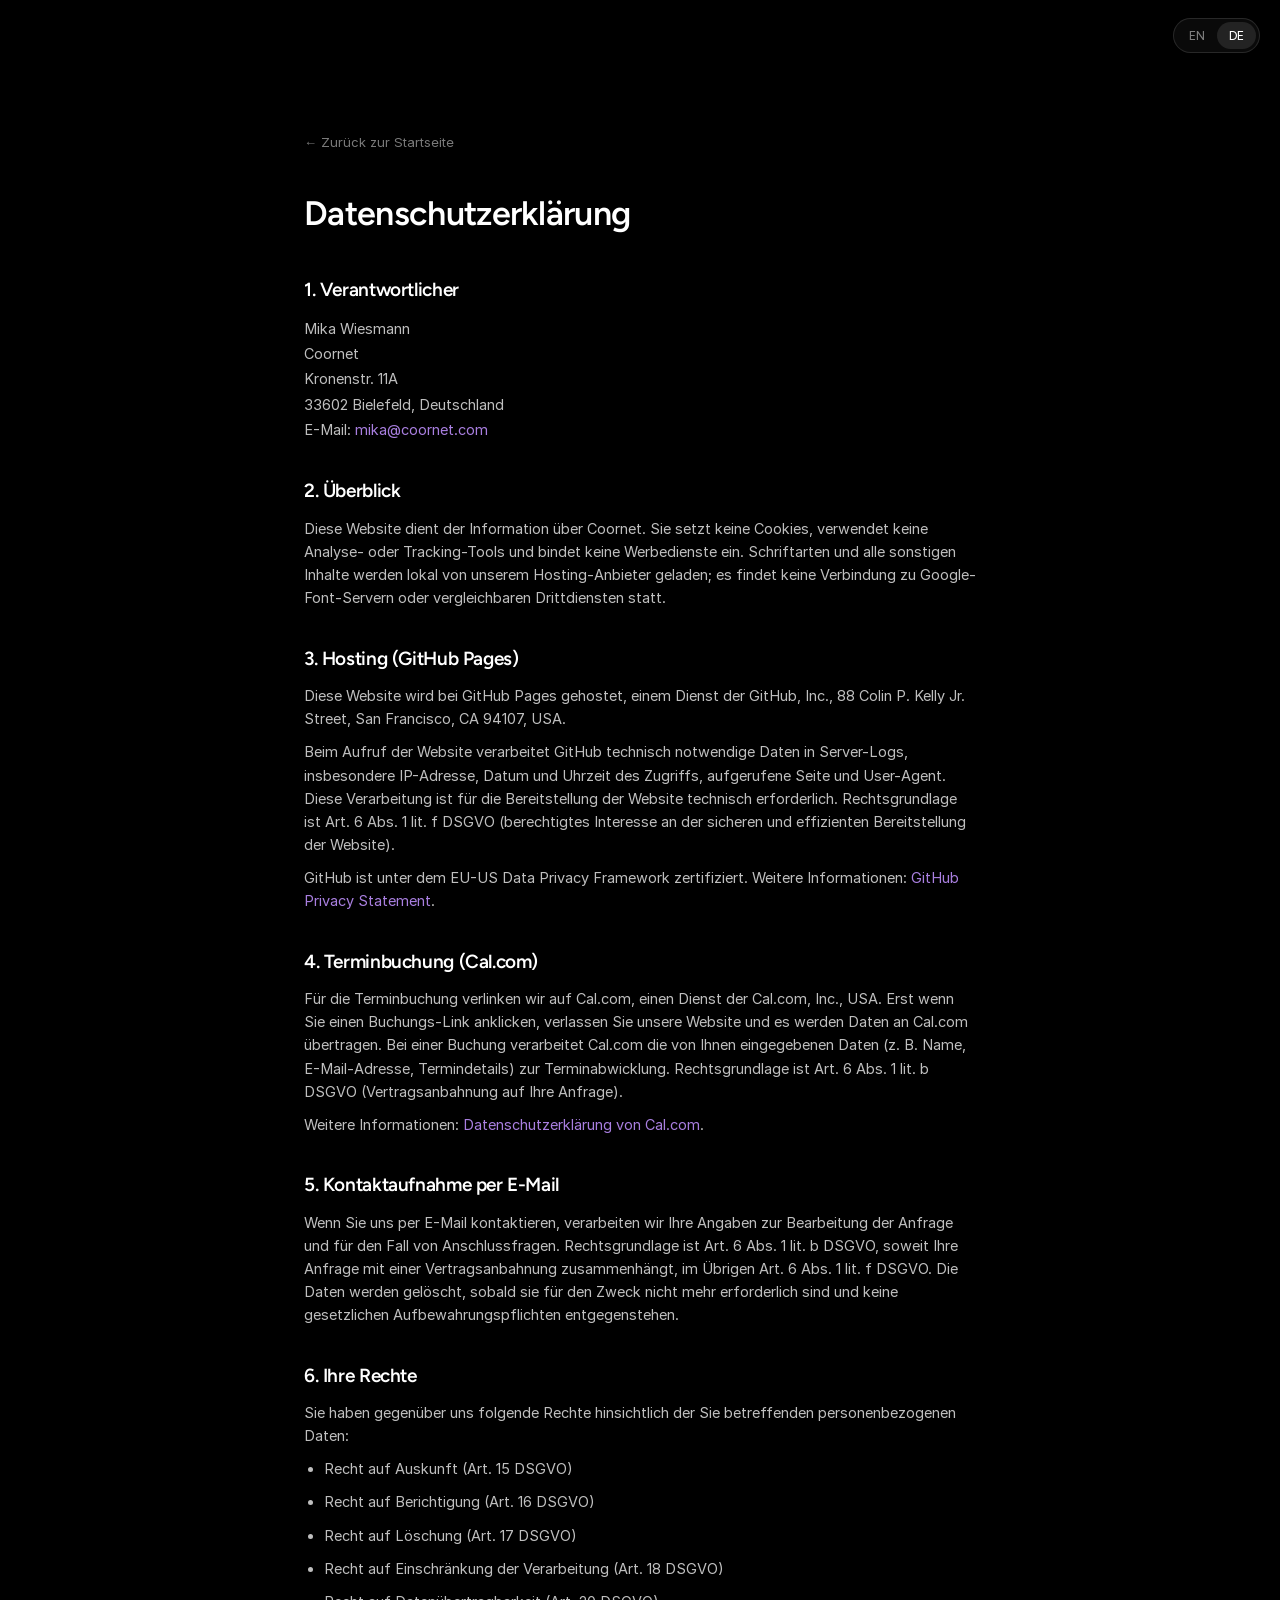
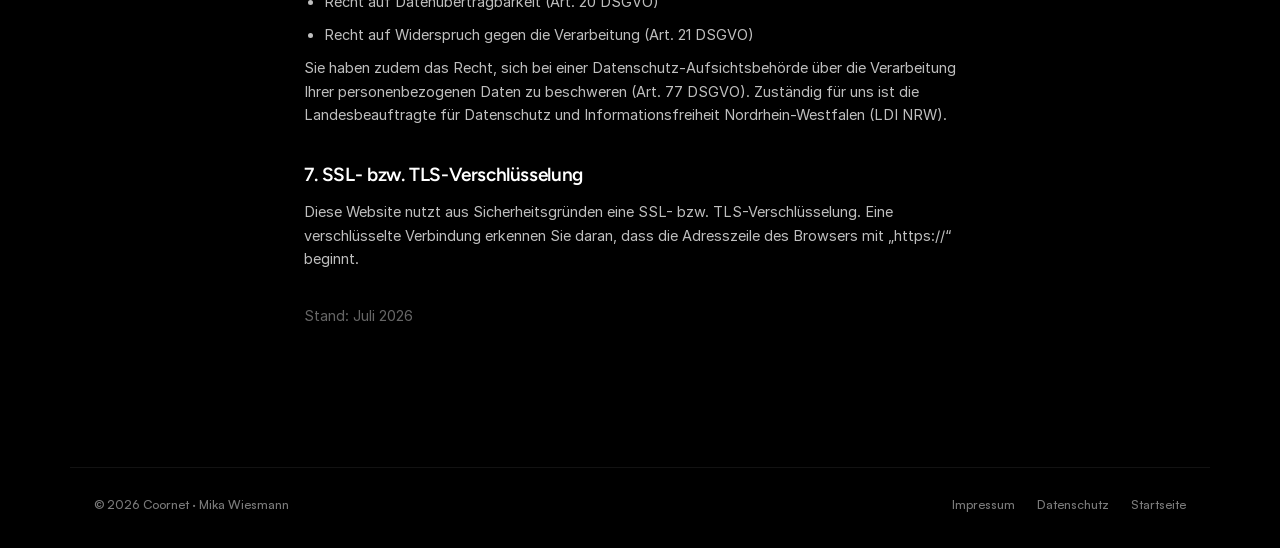
==== datenschutz/index.html @ ecef2a07 "Coornet site: static rebuild from Framer (EN + DE + legal pages) One-pager rebuilt as dependency-fre" ====
<!DOCTYPE html>
<html lang="de">
<head>
  <meta charset="utf-8">
  <meta name="viewport" content="width=device-width, initial-scale=1">
  <title>Datenschutzerklärung – Coornet</title>
  <meta name="description" content="Datenschutzerklärung von Coornet, Mika Wiesmann.">
  <link rel="canonical" href="https://www.coornet.com/datenschutz/">
  <meta name="robots" content="noindex, follow">
  <link rel="icon" type="image/png" href="/assets/img/coornet-icon.png">
  <link rel="stylesheet" href="/assets/css/fonts.css">
  <link rel="stylesheet" href="/assets/css/style.css">
</head>
<body>

<nav class="lang-switch" aria-label="Sprache">
  <a href="/">EN</a><a href="/de/" class="active">DE</a>
</nav>

<main class="legal-main">
  <a class="back" href="/de/">&#8592; Zurück zur Startseite</a>
  <h1>Datenschutzerklärung</h1>

  <h2>1. Verantwortlicher</h2>
  <p class="addr">
    Mika Wiesmann<br>
    Coornet<br>
    Kronenstr. 11A<br>
    33602 Bielefeld, Deutschland<br>
    E-Mail: <a href="mailto:mika@coornet.com">mika@coornet.com</a>
  </p>

  <h2>2. Überblick</h2>
  <p>Diese Website dient der Information über Coornet. Sie setzt keine Cookies, verwendet keine Analyse- oder Tracking-Tools und bindet keine Werbedienste ein. Schriftarten und alle sonstigen Inhalte werden lokal von unserem Hosting-Anbieter geladen; es findet keine Verbindung zu Google-Font-Servern oder vergleichbaren Drittdiensten statt.</p>

  <h2>3. Hosting (GitHub Pages)</h2>
  <p>Diese Website wird bei GitHub Pages gehostet, einem Dienst der GitHub, Inc., 88 Colin P. Kelly Jr. Street, San Francisco, CA 94107, USA.</p>
  <p>Beim Aufruf der Website verarbeitet GitHub technisch notwendige Daten in Server-Logs, insbesondere IP-Adresse, Datum und Uhrzeit des Zugriffs, aufgerufene Seite und User-Agent. Diese Verarbeitung ist für die Bereitstellung der Website technisch erforderlich. Rechtsgrundlage ist Art. 6 Abs. 1 lit. f DSGVO (berechtigtes Interesse an der sicheren und effizienten Bereitstellung der Website).</p>
  <p>GitHub ist unter dem EU-US Data Privacy Framework zertifiziert. Weitere Informationen: <a href="https://docs.github.com/site-policy/privacy-policies/github-general-privacy-statement" target="_blank" rel="noopener">GitHub Privacy Statement</a>.</p>

  <h2>4. Terminbuchung (Cal.com)</h2>
  <p>Für die Terminbuchung verlinken wir auf Cal.com, einen Dienst der Cal.com, Inc., USA. Erst wenn Sie einen Buchungs-Link anklicken, verlassen Sie unsere Website und es werden Daten an Cal.com übertragen. Bei einer Buchung verarbeitet Cal.com die von Ihnen eingegebenen Daten (z. B. Name, E-Mail-Adresse, Termindetails) zur Terminabwicklung. Rechtsgrundlage ist Art. 6 Abs. 1 lit. b DSGVO (Vertragsanbahnung auf Ihre Anfrage).</p>
  <p>Weitere Informationen: <a href="https://cal.com/privacy" target="_blank" rel="noopener">Datenschutzerklärung von Cal.com</a>.</p>

  <h2>5. Kontaktaufnahme per E-Mail</h2>
  <p>Wenn Sie uns per E-Mail kontaktieren, verarbeiten wir Ihre Angaben zur Bearbeitung der Anfrage und für den Fall von Anschlussfragen. Rechtsgrundlage ist Art. 6 Abs. 1 lit. b DSGVO, soweit Ihre Anfrage mit einer Vertragsanbahnung zusammenhängt, im Übrigen Art. 6 Abs. 1 lit. f DSGVO. Die Daten werden gelöscht, sobald sie für den Zweck nicht mehr erforderlich sind und keine gesetzlichen Aufbewahrungspflichten entgegenstehen.</p>

  <h2>6. Ihre Rechte</h2>
  <p>Sie haben gegenüber uns folgende Rechte hinsichtlich der Sie betreffenden personenbezogenen Daten:</p>
  <ul>
    <li>Recht auf Auskunft (Art. 15 DSGVO)</li>
    <li>Recht auf Berichtigung (Art. 16 DSGVO)</li>
    <li>Recht auf Löschung (Art. 17 DSGVO)</li>
    <li>Recht auf Einschränkung der Verarbeitung (Art. 18 DSGVO)</li>
    <li>Recht auf Datenübertragbarkeit (Art. 20 DSGVO)</li>
    <li>Recht auf Widerspruch gegen die Verarbeitung (Art. 21 DSGVO)</li>
  </ul>
  <p>Sie haben zudem das Recht, sich bei einer Datenschutz-Aufsichtsbehörde über die Verarbeitung Ihrer personenbezogenen Daten zu beschweren (Art. 77 DSGVO). Zuständig für uns ist die Landesbeauftragte für Datenschutz und Informationsfreiheit Nordrhein-Westfalen (LDI NRW).</p>

  <h2>7. SSL- bzw. TLS-Verschlüsselung</h2>
  <p>Diese Website nutzt aus Sicherheitsgründen eine SSL- bzw. TLS-Verschlüsselung. Eine verschlüsselte Verbindung erkennen Sie daran, dass die Adresszeile des Browsers mit &bdquo;https://&ldquo; beginnt.</p>

  <p style="margin-top: 34px; color: rgba(255,255,255,0.4);">Stand: Juli 2026</p>
</main>

<footer class="site-footer">
  <span class="sf-copy">&copy; 2026 Coornet &middot; Mika Wiesmann</span>
  <nav class="sf-nav">
    <a href="/impressum/">Impressum</a>
    <a href="/datenschutz/">Datenschutz</a>
    <a href="/de/">Startseite</a>
  </nav>
</footer>

</body>
</html>
---- assets/css/fonts.css ----
@font-face {
  font-family: "Figtree";
  font-style: italic;
  font-weight: 400;
  font-display: swap;
  src: url("../fonts/figtree-b69eaba1f9.woff2") format("woff2");
  unicode-range: U+0100-02BA, U+02BD-02C5, U+02C7-02CC, U+02CE-02D7, U+02DD-02FF, U+0304, U+0308, U+0329, U+1D00-1DBF, U+1E00-1E9F, U+1EF2-1EFF, U+2020, U+20A0-20AB, U+20AD-20C0, U+2113, U+2C60-2C7F, U+A720-A7FF;
}
@font-face {
  font-family: "Figtree";
  font-style: italic;
  font-weight: 400;
  font-display: swap;
  src: url("../fonts/figtree-abf40b3141.woff2") format("woff2");
  unicode-range: U+0000-00FF, U+0131, U+0152-0153, U+02BB-02BC, U+02C6, U+02DA, U+02DC, U+0304, U+0308, U+0329, U+2000-206F, U+20AC, U+2122, U+2191, U+2193, U+2212, U+2215, U+FEFF, U+FFFD;
}
@font-face {
  font-family: "Figtree";
  font-style: italic;
  font-weight: 500;
  font-display: swap;
  src: url("../fonts/figtree-b69eaba1f9.woff2") format("woff2");
  unicode-range: U+0100-02BA, U+02BD-02C5, U+02C7-02CC, U+02CE-02D7, U+02DD-02FF, U+0304, U+0308, U+0329, U+1D00-1DBF, U+1E00-1E9F, U+1EF2-1EFF, U+2020, U+20A0-20AB, U+20AD-20C0, U+2113, U+2C60-2C7F, U+A720-A7FF;
}
@font-face {
  font-family: "Figtree";
  font-style: italic;
  font-weight: 500;
  font-display: swap;
  src: url("../fonts/figtree-abf40b3141.woff2") format("woff2");
  unicode-range: U+0000-00FF, U+0131, U+0152-0153, U+02BB-02BC, U+02C6, U+02DA, U+02DC, U+0304, U+0308, U+0329, U+2000-206F, U+20AC, U+2122, U+2191, U+2193, U+2212, U+2215, U+FEFF, U+FFFD;
}
@font-face {
  font-family: "Figtree";
  font-style: italic;
  font-weight: 600;
  font-display: swap;
  src: url("../fonts/figtree-b69eaba1f9.woff2") format("woff2");
  unicode-range: U+0100-02BA, U+02BD-02C5, U+02C7-02CC, U+02CE-02D7, U+02DD-02FF, U+0304, U+0308, U+0329, U+1D00-1DBF, U+1E00-1E9F, U+1EF2-1EFF, U+2020, U+20A0-20AB, U+20AD-20C0, U+2113, U+2C60-2C7F, U+A720-A7FF;
}
@font-face {
  font-family: "Figtree";
  font-style: italic;
  font-weight: 600;
  font-display: swap;
  src: url("../fonts/figtree-abf40b3141.woff2") format("woff2");
  unicode-range: U+0000-00FF, U+0131, U+0152-0153, U+02BB-02BC, U+02C6, U+02DA, U+02DC, U+0304, U+0308, U+0329, U+2000-206F, U+20AC, U+2122, U+2191, U+2193, U+2212, U+2215, U+FEFF, U+FFFD;
}
@font-face {
  font-family: "Figtree";
  font-style: italic;
  font-weight: 700;
  font-display: swap;
  src: url("../fonts/figtree-b69eaba1f9.woff2") format("woff2");
  unicode-range: U+0100-02BA, U+02BD-02C5, U+02C7-02CC, U+02CE-02D7, U+02DD-02FF, U+0304, U+0308, U+0329, U+1D00-1DBF, U+1E00-1E9F, U+1EF2-1EFF, U+2020, U+20A0-20AB, U+20AD-20C0, U+2113, U+2C60-2C7F, U+A720-A7FF;
}
@font-face {
  font-family: "Figtree";
  font-style: italic;
  font-weight: 700;
  font-display: swap;
  src: url("../fonts/figtree-abf40b3141.woff2") format("woff2");
  unicode-range: U+0000-00FF, U+0131, U+0152-0153, U+02BB-02BC, U+02C6, U+02DA, U+02DC, U+0304, U+0308, U+0329, U+2000-206F, U+20AC, U+2122, U+2191, U+2193, U+2212, U+2215, U+FEFF, U+FFFD;
}
@font-face {
  font-family: "Figtree";
  font-style: normal;
  font-weight: 400;
  font-display: swap;
  src: url("../fonts/figtree-c15953e563.woff2") format("woff2");
  unicode-range: U+0100-02BA, U+02BD-02C5, U+02C7-02CC, U+02CE-02D7, U+02DD-02FF, U+0304, U+0308, U+0329, U+1D00-1DBF, U+1E00-1E9F, U+1EF2-1EFF, U+2020, U+20A0-20AB, U+20AD-20C0, U+2113, U+2C60-2C7F, U+A720-A7FF;
}
@font-face {
  font-family: "Figtree";
  font-style: normal;
  font-weight: 400;
  font-display: swap;
  src: url("../fonts/figtree-dab710cf25.woff2") format("woff2");
  unicode-range: U+0000-00FF, U+0131, U+0152-0153, U+02BB-02BC, U+02C6, U+02DA, U+02DC, U+0304, U+0308, U+0329, U+2000-206F, U+20AC, U+2122, U+2191, U+2193, U+2212, U+2215, U+FEFF, U+FFFD;
}
@font-face {
  font-family: "Figtree";
  font-style: normal;
  font-weight: 600;
  font-display: swap;
  src: url("../fonts/figtree-c15953e563.woff2") format("woff2");
  unicode-range: U+0100-02BA, U+02BD-02C5, U+02C7-02CC, U+02CE-02D7, U+02DD-02FF, U+0304, U+0308, U+0329, U+1D00-1DBF, U+1E00-1E9F, U+1EF2-1EFF, U+2020, U+20A0-20AB, U+20AD-20C0, U+2113, U+2C60-2C7F, U+A720-A7FF;
}
@font-face {
  font-family: "Figtree";
  font-style: normal;
  font-weight: 600;
  font-display: swap;
  src: url("../fonts/figtree-dab710cf25.woff2") format("woff2");
  unicode-range: U+0000-00FF, U+0131, U+0152-0153, U+02BB-02BC, U+02C6, U+02DA, U+02DC, U+0304, U+0308, U+0329, U+2000-206F, U+20AC, U+2122, U+2191, U+2193, U+2212, U+2215, U+FEFF, U+FFFD;
}
@font-face {
  font-family: "Figtree";
  font-style: normal;
  font-weight: 700;
  font-display: swap;
  src: url("../fonts/figtree-c15953e563.woff2") format("woff2");
  unicode-range: U+0100-02BA, U+02BD-02C5, U+02C7-02CC, U+02CE-02D7, U+02DD-02FF, U+0304, U+0308, U+0329, U+1D00-1DBF, U+1E00-1E9F, U+1EF2-1EFF, U+2020, U+20A0-20AB, U+20AD-20C0, U+2113, U+2C60-2C7F, U+A720-A7FF;
}
@font-face {
  font-family: "Figtree";
  font-style: normal;
  font-weight: 700;
  font-display: swap;
  src: url("../fonts/figtree-dab710cf25.woff2") format("woff2");
  unicode-range: U+0000-00FF, U+0131, U+0152-0153, U+02BB-02BC, U+02C6, U+02DA, U+02DC, U+0304, U+0308, U+0329, U+2000-206F, U+20AC, U+2122, U+2191, U+2193, U+2212, U+2215, U+FEFF, U+FFFD;
}
@font-face {
  font-family: "Figtree Variable";
  font-style: normal;
  font-weight: 300 900;
  font-display: swap;
  src: url("../fonts/figtree-c15953e563.woff2") format("woff2");
  unicode-range: U+0100-02BA, U+02BD-02C5, U+02C7-02CC, U+02CE-02D7, U+02DD-02FF, U+0304, U+0308, U+0329, U+1D00-1DBF, U+1E00-1E9F, U+1EF2-1EFF, U+2020, U+20A0-20AB, U+20AD-20C0, U+2113, U+2C60-2C7F, U+A720-A7FF;
}
@font-face {
  font-family: "Figtree Variable";
  font-style: normal;
  font-weight: 300 900;
  font-display: swap;
  src: url("../fonts/figtree-dab710cf25.woff2") format("woff2");
  unicode-range: U+0000-00FF, U+0131, U+0152-0153, U+02BB-02BC, U+02C6, U+02DA, U+02DC, U+0304, U+0308, U+0329, U+2000-206F, U+20AC, U+2122, U+2191, U+2193, U+2212, U+2215, U+FEFF, U+FFFD;
}
@font-face {
  font-family: "Figtree";
  font-style: italic;
  font-weight: 900;
  font-display: swap;
  src: url("../fonts/figtree-db41c8eb85.woff2") format("woff2");
  unicode-range: U+0100-02BA, U+02BD-02C5, U+02C7-02CC, U+02CE-02D7, U+02DD-02FF, U+0304, U+0308, U+0329, U+1D00-1DBF, U+1E00-1E9F, U+1EF2-1EFF, U+2020, U+20A0-20AB, U+20AD-20C0, U+2113, U+2C60-2C7F, U+A720-A7FF;
}
@font-face {
  font-family: "Figtree";
  font-style: italic;
  font-weight: 900;
  font-display: swap;
  src: url("../fonts/figtree-69b8c9bfbc.woff2") format("woff2");
  unicode-range: U+0000-00FF, U+0131, U+0152-0153, U+02BB-02BC, U+02C6, U+02DA, U+02DC, U+0304, U+0308, U+0329, U+2000-206F, U+20AC, U+2122, U+2191, U+2193, U+2212, U+2215, U+FEFF, U+FFFD;
}
@font-face {
  font-family: "Figtree";
  font-style: normal;
  font-weight: 900;
  font-display: swap;
  src: url("../fonts/figtree-c402644026.woff2") format("woff2");
  unicode-range: U+0100-02BA, U+02BD-02C5, U+02C7-02CC, U+02CE-02D7, U+02DD-02FF, U+0304, U+0308, U+0329, U+1D00-1DBF, U+1E00-1E9F, U+1EF2-1EFF, U+2020, U+20A0-20AB, U+20AD-20C0, U+2113, U+2C60-2C7F, U+A720-A7FF;
}
@font-face {
  font-family: "Figtree";
  font-style: normal;
  font-weight: 900;
  font-display: swap;
  src: url("../fonts/figtree-576571ce27.woff2") format("woff2");
  unicode-range: U+0000-00FF, U+0131, U+0152-0153, U+02BB-02BC, U+02C6, U+02DA, U+02DC, U+0304, U+0308, U+0329, U+2000-206F, U+20AC, U+2122, U+2191, U+2193, U+2212, U+2215, U+FEFF, U+FFFD;
}
@font-face {
  font-family: "Figtree";
  font-style: normal;
  font-weight: 500;
  font-display: swap;
  src: url("../fonts/figtree-261802ae6f.woff2") format("woff2");
}
@font-face {
  font-family: "Inter";
  font-style: normal;
  font-weight: 400;
  font-display: swap;
  src: url("../fonts/inter-5f8cf06e14.woff2") format("woff2");
  unicode-range: U+0460-052F, U+1C80-1C88, U+20B4, U+2DE0-2DFF, U+A640-A69F, U+FE2E-FE2F;
}
@font-face {
  font-family: "Inter";
  font-style: normal;
  font-weight: 400;
  font-display: swap;
  src: url("../fonts/inter-edff10a1b0.woff2") format("woff2");
  unicode-range: U+0301, U+0400-045F, U+0490-0491, U+04B0-04B1, U+2116;
}
@font-face {
  font-family: "Inter";
  font-style: normal;
  font-weight: 400;
  font-display: swap;
  src: url("../fonts/inter-b99090d9c1.woff2") format("woff2");
  unicode-range: U+1F00-1FFF;
}
@font-face {
  font-family: "Inter";
  font-style: normal;
  font-weight: 400;
  font-display: swap;
  src: url("../fonts/inter-a49dcef546.woff2") format("woff2");
  unicode-range: U+0370-03FF;
}
@font-face {
  font-family: "Inter";
  font-style: normal;
  font-weight: 400;
  font-display: swap;
  src: url("../fonts/inter-a428543ca5.woff2") format("woff2");
  unicode-range: U+0100-024F, U+0259, U+1E00-1EFF, U+2020, U+20A0-20AB, U+20AD-20CF, U+2113, U+2C60-2C7F, U+A720-A7FF;
}
@font-face {
  font-family: "Inter";
  font-style: normal;
  font-weight: 400;
  font-display: swap;
  src: url("../fonts/inter-4eab013a4d.woff2") format("woff2");
  unicode-range: U+0000-00FF, U+0131, U+0152-0153, U+02BB-02BC, U+02C6, U+02DA, U+02DC, U+2000-206F, U+2070, U+2074-207E, U+2080-208E, U+20AC, U+2122, U+2191, U+2193, U+2212, U+2215, U+FEFF, U+FFFD;
}
@font-face {
  font-family: "Inter";
  font-style: normal;
  font-weight: 400;
  font-display: swap;
  src: url("../fonts/inter-9265fc7e60.woff2") format("woff2");
  unicode-range: U+0102-0103, U+0110-0111, U+0128-0129, U+0168-0169, U+01A0-01A1, U+01AF-01B0, U+1EA0-1EF9, U+20AB;
}
@font-face {
  font-family: "Inter";
  font-style: normal;
  font-weight: 400;
  font-display: swap;
  src: url("../fonts/inter-4c9aa2708f.woff2") format("woff2");
  unicode-range: U+0000-00FF, U+0131, U+0152-0153, U+02BB-02BC, U+02C6, U+02DA, U+02DC, U+2000-206F, U+2074, U+20AC, U+2122, U+2191, U+2193, U+2212, U+2215, U+FEFF, U+FFFD;
}
@font-face {
  font-family: "Satoshi";
  font-style: normal;
  font-weight: 500;
  font-display: swap;
  src: url("../fonts/satoshi-e8c682716a.woff2") format("woff2");
}
---- assets/css/style.css ----
/* ============================================================
   Coornet — coornet.com
   Clean static rebuild of the Framer site. Dark theme, purple accent.
   ============================================================ */

:root {
  --bg: #000000;
  --card: #0b0b0b;
  --panel: #101010;
  --panel-2: #0d0d0d;
  --line: rgba(255, 255, 255, 0.07);
  --line-2: rgba(255, 255, 255, 0.12);
  --text: #ffffff;
  --dim: rgba(255, 255, 255, 0.75);
  --muted: rgba(255, 255, 255, 0.48);
  --faint: rgba(255, 255, 255, 0.32);
  --purple: #814ac8;
  --purple-soft: #a97fe0;
  --pink: #df7afe;
  --font-head: "Figtree", "Inter", sans-serif;
  --font-body: "Inter", sans-serif;
  --font-ui: "Satoshi", "Inter", sans-serif;
}

* { margin: 0; padding: 0; box-sizing: border-box; }

html { scroll-behavior: smooth; }

body {
  background: var(--bg);
  color: var(--text);
  font-family: var(--font-body);
  font-size: 15px;
  line-height: 1.6;
  -webkit-font-smoothing: antialiased;
  text-rendering: optimizeLegibility;
  overflow-x: hidden;
}

a { color: inherit; text-decoration: none; }
ul { list-style: none; }
h1, h2, h3 { font-family: var(--font-head); font-weight: 600; letter-spacing: -0.02em; }

/* ---------- language switch ---------- */
.lang-switch {
  position: fixed;
  top: 18px;
  right: 20px;
  z-index: 50;
  display: flex;
  background: rgba(13, 13, 13, 0.8);
  backdrop-filter: blur(8px);
  border: 1px solid var(--line-2);
  border-radius: 999px;
  padding: 3px;
  font-family: var(--font-ui);
  font-size: 12px;
}
.lang-switch a {
  padding: 4px 12px;
  border-radius: 999px;
  color: var(--muted);
  transition: color 0.2s;
}
.lang-switch a:hover { color: var(--text); }
.lang-switch a.active { background: rgba(255, 255, 255, 0.1); color: var(--text); }

/* ---------- shared bits ---------- */
.badge-pill {
  display: inline-flex;
  align-items: center;
  gap: 8px;
  background: rgba(255, 255, 255, 0.05);
  border: 1px solid var(--line-2);
  border-radius: 999px;
  padding: 5px 14px;
  font-family: var(--font-ui);
  font-size: 12px;
  font-weight: 500;
  color: var(--dim);
  letter-spacing: 0.01em;
}
.badge-new {
  background: linear-gradient(180deg, #9a5fe0, var(--purple));
  color: #fff;
  border-radius: 999px;
  padding: 2px 10px;
  font-size: 11.5px;
  box-shadow: 0 0 14px rgba(129, 74, 200, 0.55);
}
.hero-badge { padding: 4px 14px 4px 4px; }

.btn {
  display: inline-flex;
  align-items: center;
  gap: 7px;
  background: linear-gradient(180deg, #9257db, #7a44bf);
  border: 1px solid rgba(255, 255, 255, 0.22);
  border-radius: 9px;
  padding: 9px 17px;
  font-family: var(--font-ui);
  font-size: 13.5px;
  font-weight: 500;
  color: #fff;
  box-shadow: 0 0 28px rgba(129, 74, 200, 0.4), inset 0 1px 0 rgba(255, 255, 255, 0.25);
  transition: box-shadow 0.25s, transform 0.25s;
}
.btn:hover {
  box-shadow: 0 0 42px rgba(129, 74, 200, 0.65), inset 0 1px 0 rgba(255, 255, 255, 0.25);
  transform: translateY(-1px);
}
.btn-label {
  display: inline-block;
  overflow: hidden;
  height: 1.45em;
  line-height: 1.45em;
}
.btn-label span { display: block; transition: transform 0.35s cubic-bezier(0.5, 0, 0.2, 1); }
.btn:hover .btn-label span { transform: translateY(-100%); }
.btn-arrow { flex: none; }

.tags { display: flex; flex-wrap: wrap; gap: 8px; margin-top: 22px; }
.tags span {
  background: rgba(255, 255, 255, 0.05);
  border: 1px solid var(--line);
  border-radius: 8px;
  padding: 5px 12px;
  font-family: var(--font-ui);
  font-size: 12.5px;
  color: var(--dim);
}

.chip-dim {
  background: rgba(255, 255, 255, 0.05);
  border: 1px solid var(--line);
  border-radius: 7px;
  padding: 3px 9px;
  font-size: 10.5px;
  color: var(--muted);
}

/* ---------- reveal on scroll ---------- */
.reveal { opacity: 0; transform: translateY(26px); transition: opacity 0.7s ease, transform 0.7s ease; }
.reveal.in { opacity: 1; transform: none; }

/* ---------- hero ---------- */
.hero {
  position: relative;
  min-height: 88vh;
  display: flex;
  align-items: center;
  justify-content: center;
  text-align: center;
  padding: 140px 24px 120px;
  overflow: hidden;
}
.hero-bg { position: absolute; inset: 0; pointer-events: none; }
/* swirling ring orb — intro: alone center stage, then rises behind headline */
.orb {
  position: absolute;
  left: 50%;
  top: 5%;
  width: 500px;
  height: 500px;
  transform: translateX(-50%);
  opacity: 0;
  animation: orbIntro 2.4s cubic-bezier(0.45, 0.05, 0.2, 1) forwards;
  will-change: transform, opacity;
}
.orb::before {
  content: "";
  position: absolute;
  inset: 0;
  border-radius: 50%;
  background: conic-gradient(from 300deg,
    rgba(223, 122, 254, 0.55),
    rgba(190, 110, 240, 0.4) 45deg,
    rgba(129, 74, 200, 0.12) 95deg,
    rgba(140, 85, 210, 0.42) 150deg,
    rgba(129, 74, 200, 0.3) 195deg,
    rgba(60, 30, 110, 0.03) 250deg,
    rgba(90, 50, 160, 0.08) 290deg,
    rgba(223, 122, 254, 0.55) 360deg);
  -webkit-mask: radial-gradient(circle, transparent 28%, #000 44%, #000 55%, transparent 80%);
  mask: radial-gradient(circle, transparent 28%, #000 44%, #000 55%, transparent 80%);
  filter: blur(24px);
  animation: spin 14s linear infinite;
}
/* second arc layer, counter-rotating */
.orb::after {
  content: "";
  position: absolute;
  inset: 4%;
  border-radius: 50%;
  background: conic-gradient(from 120deg,
    rgba(165, 100, 230, 0.4),
    rgba(90, 45, 160, 0.04) 70deg,
    rgba(200, 120, 250, 0.32) 160deg,
    rgba(60, 30, 110, 0.02) 230deg,
    rgba(120, 70, 200, 0.2) 300deg,
    rgba(165, 100, 230, 0.4) 360deg);
  -webkit-mask: radial-gradient(circle, transparent 30%, #000 46%, #000 56%, transparent 76%);
  mask: radial-gradient(circle, transparent 30%, #000 46%, #000 56%, transparent 76%);
  filter: blur(26px);
  animation: spinRev 21s linear infinite;
}
@keyframes spinRev { to { transform: rotate(-360deg); } }
.orb-core { display: none; }
@keyframes orbIntro {
  0%   { opacity: 0; transform: translate(-50%, 26vh) scale(1.18); }
  14%  { opacity: 1; transform: translate(-50%, 26vh) scale(1.18); }
  58%  { opacity: 1; transform: translate(-50%, 26vh) scale(1.18); }
  100% { opacity: 0.8; transform: translate(-50%, 0) scale(1); }
}
#stars { position: absolute; inset: 0; opacity: 0; animation: softIn 1.8s ease 0.6s forwards; }
#stars i {
  position: absolute;
  background: #fff;
  border-radius: 50%;
  animation: twinkle var(--d, 4s) ease-in-out var(--dl, 0s) infinite alternate;
}
@keyframes twinkle {
  from { opacity: var(--o1, 0.15); }
  to   { opacity: var(--o2, 0.75); }
}

.hero-content { position: relative; max-width: 780px; }
.hero h1 {
  font-size: 54px;
  line-height: 1.14;
  letter-spacing: -0.03em;
  margin: 26px auto 18px;
  max-width: 680px;
}
.hero-sub {
  color: var(--dim);
  font-size: 15px;
  max-width: 430px;
  margin: 0 auto 28px;
}

/* hero intro timeline — orb solo first, then text fades in slow with blur */
.hero-badge { opacity: 0; animation: softIn 0.7s ease 1.75s forwards; }
.hero-badge span:last-child {
  clip-path: inset(0 100% 0 0);
  animation: labelReveal 0.7s cubic-bezier(0.3, 0.6, 0.2, 1) 2.7s forwards;
}
@keyframes labelReveal { to { clip-path: inset(0 0 0 0); } }
.hero h1 {
  opacity: 0; filter: blur(10px); transform: translateY(22px);
  animation: heroText 1.1s cubic-bezier(0.25, 0.5, 0.2, 1) 1.9s forwards;
}
.hero-sub {
  opacity: 0; filter: blur(8px); transform: translateY(16px);
  animation: heroText 1s ease 2.2s forwards;
}
.hero-cta {
  opacity: 0; transform: translateY(12px);
  animation: heroText 0.9s ease 2.45s forwards;
}
@keyframes heroText { to { opacity: 1; filter: blur(0); transform: none; } }
@keyframes softIn { to { opacity: 1; } }

/* ---------- sections ---------- */
.section { max-width: 1140px; margin: 0 auto; padding: 90px 24px 0; }
.sec-head { text-align: center; margin-bottom: 72px; }
.sec-head h2 { font-size: 42px; line-height: 1.18; margin: 20px 0 14px; }
.sec-head p { color: var(--dim); font-size: 15px; max-width: 470px; margin: 0 auto; }

/* ---------- feature cards ---------- */
.feature-card {
  display: grid;
  grid-template-columns: 1.1fr 1fr;
  gap: 70px;
  align-items: center;
  margin-bottom: 100px;
}
.feature-graphic {
  background: radial-gradient(120% 120% at 50% 0%, #0d0d0d, #070707);
  border: 1px solid var(--line);
  border-radius: 20px;
  min-height: 430px;
  display: flex;
  align-items: center;
  justify-content: center;
  padding: 36px;
  overflow: hidden;
  position: relative;
}
.feature-content h3 { font-size: 26px; margin: 18px 0 14px; letter-spacing: -0.015em; }
.feature-content p { font-size: 15px; color: var(--dim); margin-bottom: 12px; }
.feature-content p:last-of-type { margin-bottom: 0; }
.feature-content .tint-purple { color: var(--purple-soft); }
.feature-content .tint-dim { color: var(--muted); }

/* mock windows */
.mock {
  background: var(--panel);
  border: 1px solid rgba(255, 255, 255, 0.09);
  border-radius: 14px;
  box-shadow: 0 24px 60px rgba(0, 0, 0, 0.55);
  font-family: var(--font-ui);
}
.mt-title { font-size: 12.5px; color: rgba(255, 255, 255, 0.9); font-weight: 500; }

/* --- tasks mock (vertical marquee) --- */
.mock-tasks { width: 350px; padding: 14px 14px 0; }
.mock-tasks-top {
  display: flex; align-items: center; justify-content: space-between;
  padding-bottom: 12px; border-bottom: 1px solid var(--line);
}
.tasks-viewport { height: 296px; overflow: hidden; position: relative; }
.tasks-viewport::after {
  content: ""; position: absolute; inset: 0;
  background: linear-gradient(180deg, var(--panel), transparent 12%, transparent 82%, var(--panel));
  pointer-events: none;
}
.tasks-scroll { animation: scrollY 16s linear infinite; }
.tasks-scroll li {
  display: flex; align-items: center; gap: 11px;
  padding: 13px 4px; border-bottom: 1px solid rgba(255, 255, 255, 0.05);
}
@keyframes scrollY { to { transform: translateY(-50%); } }

.t-ico {
  flex: none; width: 28px; height: 28px; border-radius: 50%;
  background: rgba(255, 255, 255, 0.06); border: 1px solid var(--line-2);
  display: inline-flex; align-items: center; justify-content: center;
  color: rgba(255, 255, 255, 0.8);
}
.t-txt { flex: 1; display: flex; flex-direction: column; min-width: 0; }
.t-txt b { font-size: 12.5px; font-weight: 500; color: rgba(255, 255, 255, 0.95); }
.t-txt i { font-style: normal; font-size: 11px; color: var(--muted); }
.t-more { color: var(--faint); font-size: 14px; }

/* --- email mock (horizontal marquee) --- */
.mock-email { width: 440px; padding: 14px; }
.me-head { display: flex; align-items: center; justify-content: space-between; }
.me-send {
  width: 24px; height: 24px; border-radius: 50%;
  background: rgba(129, 74, 200, 0.18); border: 1px solid rgba(129, 74, 200, 0.45);
  display: inline-flex; align-items: center; justify-content: center; color: var(--pink);
}
.me-filters { display: flex; gap: 6px; margin: 12px 0; }
.leads-viewport { overflow: hidden; position: relative; }
.leads-viewport::after {
  content: ""; position: absolute; inset: 0;
  background: linear-gradient(90deg, var(--panel), transparent 8%, transparent 92%, var(--panel));
  pointer-events: none;
}
.leads-track { display: flex; gap: 10px; width: max-content; animation: scrollX 24s linear infinite; }
@keyframes scrollX { to { transform: translateX(-50%); } }
.lead-card {
  width: 205px; flex: none;
  background: rgba(255, 255, 255, 0.03);
  border: 1px solid var(--line);
  border-radius: 12px; padding: 12px;
}
.lc-top { display: flex; align-items: center; gap: 9px; padding-bottom: 10px; border-bottom: 1px solid var(--line); }
.lc-av {
  flex: none; width: 27px; height: 27px; border-radius: 50%;
  background: linear-gradient(135deg, #2a2a2a, #171717);
  border: 1px solid var(--line-2);
  display: inline-flex; align-items: center; justify-content: center;
  font-size: 9.5px; color: var(--dim); letter-spacing: 0.02em;
}
.lc-name { flex: 1; display: flex; flex-direction: column; line-height: 1.3; }
.lc-name b { font-size: 12px; font-weight: 500; }
.lc-name i { font-style: normal; font-size: 10.5px; color: var(--muted); }
.chip-verified {
  background: rgba(129, 74, 200, 0.16); border: 1px solid rgba(129, 74, 200, 0.5);
  color: #cfa9ff; border-radius: 6px; padding: 2px 8px; font-size: 9.5px;
}
.lc-grid { display: grid; grid-template-columns: 1fr 1fr; gap: 8px 10px; padding-top: 10px; }
.lc-l { font-size: 9.5px; color: var(--faint); }
.lc-v { font-size: 10.5px; color: rgba(255, 255, 255, 0.85); overflow: hidden; text-overflow: ellipsis; white-space: nowrap; }
.lc-grid .lc-l:nth-child(3), .lc-grid .lc-v:nth-child(4) { grid-column: auto; }
.lc-grid { grid-template-areas: "l1 l2" "v1 v2"; }
.lc-grid .lc-l:nth-child(1) { grid-area: l1; }
.lc-grid .lc-v:nth-child(2) { grid-area: v1; }
.lc-grid .lc-l:nth-child(3) { grid-area: l2; }
.lc-grid .lc-v:nth-child(4) { grid-area: v2; }
.me-bottom { margin-top: 12px; }
.me-status { display: flex; justify-content: space-between; font-size: 10.5px; color: var(--muted); margin-bottom: 7px; }
.me-bar { height: 4px; border-radius: 999px; background: rgba(255, 255, 255, 0.08); overflow: hidden; }
.me-fill {
  height: 100%; width: 55%; border-radius: 999px;
  background: linear-gradient(90deg, var(--purple), var(--pink));
  animation: fillPulse 6s ease-in-out infinite alternate;
}
@keyframes fillPulse { from { width: 34%; } to { width: 82%; } }

/* --- david mock --- */
.mock-david { width: 330px; padding: 16px; border-radius: 16px; }
.md-greet { display: flex; flex-direction: column; margin-bottom: 12px; }
.md-greet b { font-size: 14px; font-weight: 600; font-family: var(--font-head); }
.md-greet i { font-style: normal; font-size: 11px; color: var(--muted); }
.md-panel {
  background: rgba(255, 255, 255, 0.04);
  border: 1px solid var(--line);
  border-radius: 12px; padding: 12px;
}
.md-label {
  display: flex; align-items: center; gap: 6px;
  font-size: 10.5px; color: var(--muted); margin-bottom: 9px;
}
.md-row, .md-meeting { display: flex; align-items: center; gap: 10px; }
.md-row {
  background: rgba(255, 255, 255, 0.04);
  border: 1px solid var(--line);
  border-radius: 10px; padding: 9px 10px;
}
.md-bot { background: rgba(129, 74, 200, 0.18); border-color: rgba(129, 74, 200, 0.45); color: #cfa9ff; }
.md-divider { height: 1px; background: var(--line); margin: 12px 0; }
.md-week { display: flex; gap: 5px; margin-bottom: 12px; }
.md-week span {
  flex: 1; text-align: center; font-size: 10px; color: var(--muted);
  background: rgba(255, 255, 255, 0.04); border: 1px solid var(--line);
  border-radius: 7px; padding: 5px 0;
}
.md-week .active {
  background: linear-gradient(180deg, #9a5fe0, var(--purple));
  border-color: rgba(255, 255, 255, 0.25); color: #fff;
}
.md-meeting { padding: 7px 2px; }
.md-meeting .t-ico { width: 25px; height: 25px; }

/* ---------- process ---------- */
.process { padding-top: 110px; }
.process-grid { display: grid; grid-template-columns: 1fr 1fr; gap: 22px; }
.p-card {
  background: var(--card);
  border: 1px solid var(--line);
  border-radius: 20px;
  padding: 26px 26px 24px;
  transition: border-color 0.3s;
}
.p-card:hover { border-color: rgba(255, 255, 255, 0.14); }
.p-step { font-family: var(--font-ui); font-size: 11.5px; color: var(--muted); }
.p-title { font-size: 19px; margin: 8px 0 8px; }
.p-desc { font-size: 13.5px; color: var(--dim); margin-bottom: 22px; max-width: 420px; }
.p-mock {
  background: #090909;
  border: 1px solid var(--line);
  border-radius: 14px;
  height: 250px;
  overflow: hidden;
  font-family: var(--font-ui);
}

/* --- radar --- */
.mock-radar { display: flex; align-items: center; gap: 20px; padding: 20px; }
.radar-side { flex: 1; display: flex; flex-direction: column; align-items: center; gap: 14px; }
.radar { position: relative; width: 150px; height: 150px; }
.r-ring { position: absolute; border: 1px solid rgba(255, 255, 255, 0.1); border-radius: 50%; }
.r1 { inset: 0; }
.r2 { inset: 24px; }
.r3 { inset: 50px; }
.r-scan {
  position: absolute; inset: 0; border-radius: 50%;
  background: conic-gradient(from 0deg, transparent 0deg, transparent 250deg, rgba(129, 74, 200, 0.55) 360deg);
  animation: spin 3.2s linear infinite;
}
.r-dot {
  position: absolute; left: 50%; top: 50%; width: 8px; height: 8px;
  transform: translate(-50%, -50%);
  background: var(--pink); border-radius: 50%;
  box-shadow: 0 0 12px var(--pink);
}
@keyframes spin { to { transform: rotate(360deg); } }
.r-caption { font-size: 10.5px; color: var(--muted); }
.radar-checks { flex: 1; display: flex; flex-direction: column; gap: 8px; }
.radar-checks span {
  display: flex; align-items: center; gap: 8px;
  background: rgba(255, 255, 255, 0.04);
  border: 1px solid var(--line);
  border-radius: 9px; padding: 7px 10px;
  font-size: 11.5px; color: var(--dim);
}
.ck { display: inline-flex; color: rgba(255, 255, 255, 0.6); }

/* --- code --- */
.mock-code { display: flex; flex-direction: column; }
.code-chrome {
  display: flex; align-items: center; gap: 10px;
  padding: 9px 12px; border-bottom: 1px solid var(--line);
  font-size: 11px; color: var(--muted);
}
.cc-file {
  background: rgba(255, 255, 255, 0.05); border: 1px solid var(--line);
  border-radius: 6px; padding: 2px 9px; font-size: 10px;
}
.cc-icons { margin-left: auto; letter-spacing: 6px; }
.code-body { display: flex; flex: 1; min-height: 0; }
.code-rail {
  width: 34px; border-right: 1px solid var(--line);
  display: flex; justify-content: center; padding-top: 12px;
  color: var(--muted);
}
.code-viewport { flex: 1; overflow: hidden; position: relative; }
.code-viewport::after {
  content: ""; position: absolute; inset: 0;
  background: linear-gradient(180deg, #090909, transparent 12%, transparent 82%, #090909);
  pointer-events: none;
}
.code-scroll { animation: scrollY 14s linear infinite; }
.code-scroll pre {
  padding: 12px 14px;
  font-family: "Consolas", "SF Mono", monospace;
  font-size: 10.5px; line-height: 1.75;
  color: rgba(255, 255, 255, 0.82);
}
.code-scroll .k { color: var(--pink); }
.code-scroll .f { color: #b18cff; }
.code-scroll .n { color: #e6d6ff; }
.code-scroll .s { color: rgba(255, 255, 255, 0.5); }
.code-scroll .str { color: #c9a6ff; }

/* --- integration --- */
.mock-integration { display: flex; align-items: center; justify-content: space-between; padding: 0 30px; height: 250px; }
.int-node { display: flex; flex-direction: column; align-items: center; gap: 10px; }
.int-orb {
  width: 48px; height: 48px; border-radius: 14px;
  background: rgba(255, 255, 255, 0.04);
  border: 1px solid var(--line-2);
  position: relative;
}
.int-orb::after {
  content: ""; position: absolute; inset: 11px; border-radius: 50%;
  background: radial-gradient(circle at 35% 30%, var(--pink), var(--purple) 60%);
  box-shadow: 0 0 16px rgba(129, 74, 200, 0.8);
}
.int-stack {
  width: 48px; height: 48px; border-radius: 14px;
  background: rgba(255, 255, 255, 0.04);
  border: 1px solid var(--line-2);
  display: inline-flex; align-items: center; justify-content: center;
  color: rgba(255, 255, 255, 0.85);
}
.int-label { font-size: 10.5px; color: var(--muted); }
.int-lines { flex: 1; display: flex; flex-direction: column; gap: 16px; padding: 0 22px; }
.int-line {
  position: relative; height: 1px;
  background: linear-gradient(90deg, rgba(255, 255, 255, 0.04), rgba(255, 255, 255, 0.16), rgba(255, 255, 255, 0.04));
  overflow: visible;
}
.int-line i {
  position: absolute; top: -2px; left: 0; width: 26px; height: 5px; border-radius: 999px;
  background: linear-gradient(90deg, transparent, var(--pink));
  filter: blur(0.4px);
  animation: rayMove 2.6s linear infinite;
}
.int-line:nth-child(2) i { animation-delay: 0.9s; }
.int-line:nth-child(3) i { animation-delay: 1.7s; }
@keyframes rayMove { from { left: -12%; opacity: 0; } 12% { opacity: 1; } 88% { opacity: 1; } to { left: 100%; opacity: 0; } }

/* --- status --- */
.mock-status { display: flex; flex-direction: column; gap: 10px; padding: 20px; justify-content: center; height: 250px; }
.st-row {
  display: flex; align-items: center; gap: 11px;
  background: rgba(255, 255, 255, 0.03);
  border: 1px solid var(--line);
  border-radius: 12px; padding: 11px 12px;
}
.st-ico {
  flex: none; width: 26px; height: 26px; border-radius: 50%;
  background: rgba(255, 255, 255, 0.05); border: 1px solid var(--line-2);
  display: inline-flex; align-items: center; justify-content: center;
  color: rgba(255, 255, 255, 0.7);
}
.st-spin svg { animation: spin 4s linear infinite; }
.st-ok { color: #cfa9ff; border-color: rgba(129, 74, 200, 0.5); background: rgba(129, 74, 200, 0.14); }

/* ---------- CTA ---------- */
.cta-card {
  margin: 110px 0 0;
  border: 1px solid var(--line);
  border-radius: 24px;
  padding: 96px 24px 110px;
  text-align: center;
  position: relative;
  overflow: hidden;
  background:
    radial-gradient(75% 95% at 50% 115%, rgba(129, 74, 200, 0.75), rgba(129, 74, 200, 0.18) 52%, transparent 75%),
    #0b0b0b;
}
.cta-card h2 { font-size: 40px; line-height: 1.18; }
.cta-card p { color: var(--dim); font-size: 14px; margin: 14px 0 28px; }

/* ---------- footer ---------- */
.site-footer {
  max-width: 1140px;
  margin: 90px auto 0;
  padding: 26px 24px 34px;
  border-top: 1px solid var(--line);
  display: flex;
  align-items: center;
  justify-content: space-between;
  flex-wrap: wrap;
  gap: 12px;
  font-family: var(--font-ui);
  font-size: 12.5px;
  color: var(--muted);
}
.sf-nav { display: flex; gap: 22px; }
.sf-nav a { color: var(--muted); transition: color 0.2s; }
.sf-nav a:hover { color: var(--text); }

/* ---------- legal pages ---------- */
.legal-main { max-width: 720px; margin: 0 auto; padding: 130px 24px 40px; }
.legal-main .back { font-size: 13px; color: var(--muted); display: inline-flex; gap: 6px; margin-bottom: 34px; transition: color 0.2s; }
.legal-main .back:hover { color: var(--text); }
.legal-main h1 { font-size: 34px; margin-bottom: 34px; }
.legal-main h2 { font-size: 19px; margin: 34px 0 10px; }
.legal-main p, .legal-main li { font-size: 14.5px; color: var(--dim); margin-bottom: 10px; }
.legal-main ul { padding-left: 20px; list-style: disc; }
.legal-main a { color: var(--purple-soft); }
.legal-main a:hover { text-decoration: underline; }
.legal-main .addr { line-height: 1.75; }

/* ---------- responsive ---------- */
@media (max-width: 1020px) {
  .feature-card { grid-template-columns: 1fr; gap: 36px; margin-bottom: 72px; }
  .process-grid { grid-template-columns: 1fr; }
  .hero h1 { font-size: 44px; }
  .sec-head h2 { font-size: 36px; }
  .cta-card h2 { font-size: 34px; }
}

@media (max-width: 640px) {
  .hero { padding: 120px 20px 90px; min-height: 78vh; }
  .hero h1 { font-size: 40px; line-height: 1.12; }
  .hero-sub { font-size: 14px; }
  .orb { width: 400px; height: 400px; }
  .section { padding: 70px 20px 0; }
  .sec-head { margin-bottom: 52px; }
  .sec-head h2 { font-size: 29px; }
  .feature-graphic { min-height: 0; padding: 24px 16px; }
  .mock-tasks, .mock-email, .mock-david { width: 100%; max-width: 360px; }
  .feature-content h3 { font-size: 22px; }
  .mock-radar { gap: 14px; padding: 14px; }
  .radar-checks span { padding: 6px 8px; font-size: 10.5px; }
  .p-mock { height: auto; min-height: 220px; }
  .mock-integration { padding: 24px 16px; height: 220px; }
  .mock-status { height: auto; padding: 16px; }
  .radar { width: 120px; height: 120px; }
  .r2 { inset: 19px; }
  .r3 { inset: 40px; }
  .cta-card { padding: 64px 20px 76px; }
  .cta-card h2 { font-size: 27px; }
  .site-footer { flex-direction: column; text-align: center; }
}

/* ---------- reduced motion ---------- */
@media (prefers-reduced-motion: reduce) {
  .tasks-scroll, .code-scroll, .leads-track, .r-scan, .int-line i, .st-spin svg, .me-fill, .orb::before, #stars i { animation: none !important; }
  .orb { animation: none; opacity: 1; transform: translateX(-50%); }
  .hero h1, .hero-sub, .hero-cta, .hero-badge, #stars { animation: none; opacity: 1; transform: none; filter: none; }
  .hero-badge span:last-child { animation: none; clip-path: none; }
  .reveal { opacity: 1; transform: none; transition: none; }
}
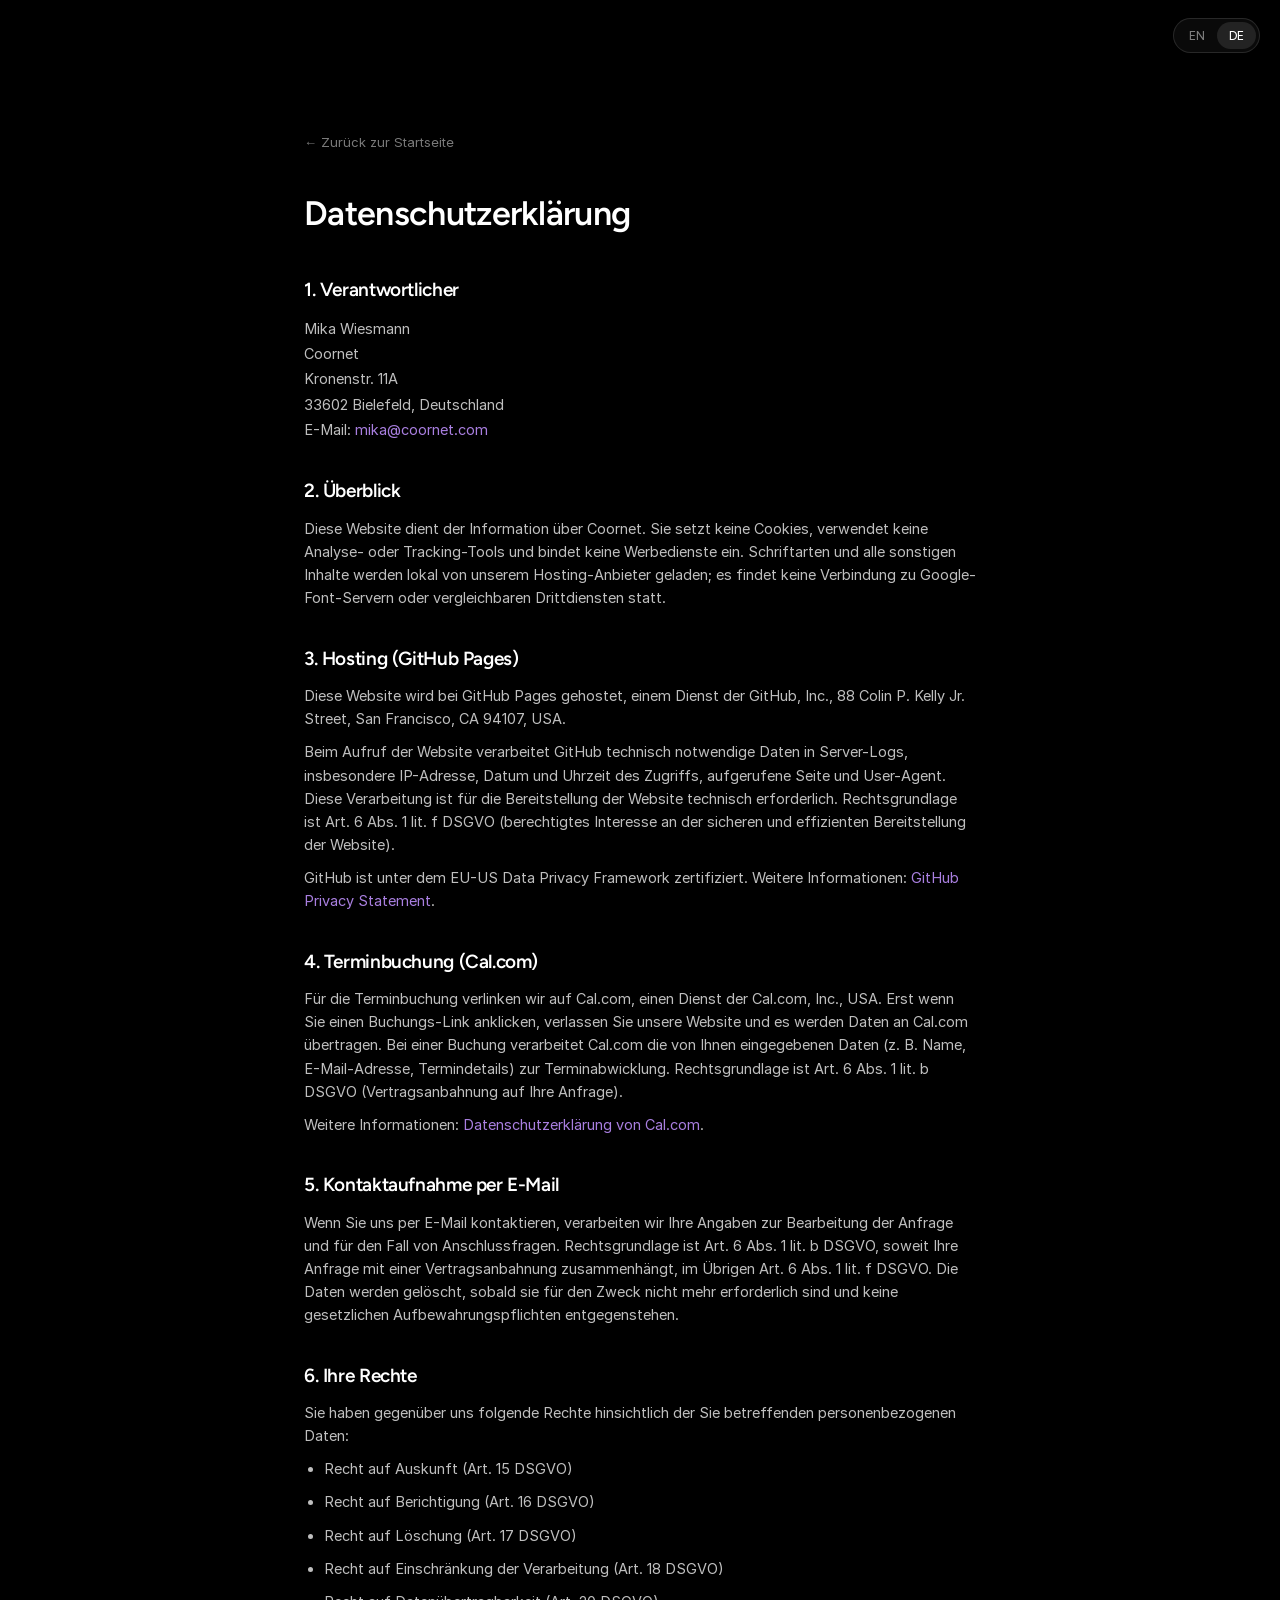
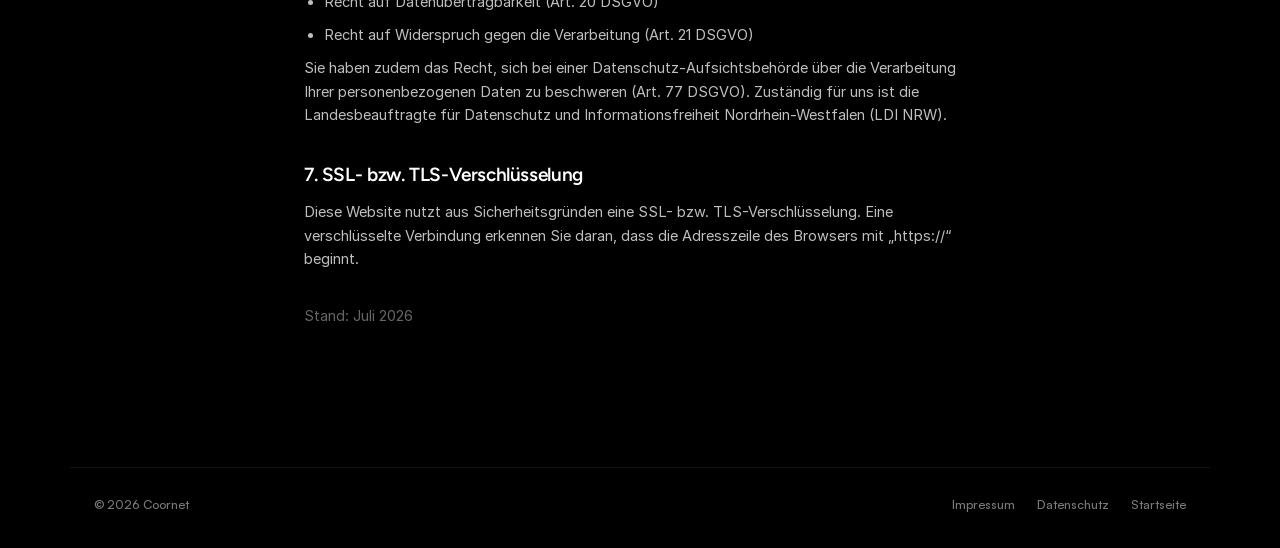
==== commit 3ed4e4fc: "Footer: EN labels (Legal Notice, Privacy Policy), drop personal name Co-Authored-By: Claude Fable 5 " ====
--- a/datenschutz/index.html
+++ b/datenschutz/index.html
@@ -64,7 +64,7 @@
 </main>
 
 <footer class="site-footer">
-  <span class="sf-copy">&copy; 2026 Coornet &middot; Mika Wiesmann</span>
+  <span class="sf-copy">&copy; 2026 Coornet</span>
   <nav class="sf-nav">
     <a href="/impressum/">Impressum</a>
     <a href="/datenschutz/">Datenschutz</a>
--- a/assets/css/style.css
+++ b/assets/css/style.css
@@ -570,6 +570,12 @@
 }
 .st-spin svg { animation: spin 4s linear infinite; }
 .st-ok { color: #cfa9ff; border-color: rgba(129, 74, 200, 0.5); background: rgba(129, 74, 200, 0.14); }
+
+/* ---------- founder ---------- */
+.founder { padding-top: 40px; }
+.founder-card { text-align: center; max-width: 680px; margin: 0 auto; }
+.founder-card h2 { font-size: 30px; margin: 18px 0 12px; }
+.founder-card p { color: var(--dim); font-size: 15px; }
 
 /* ---------- CTA ---------- */
 .cta-card {
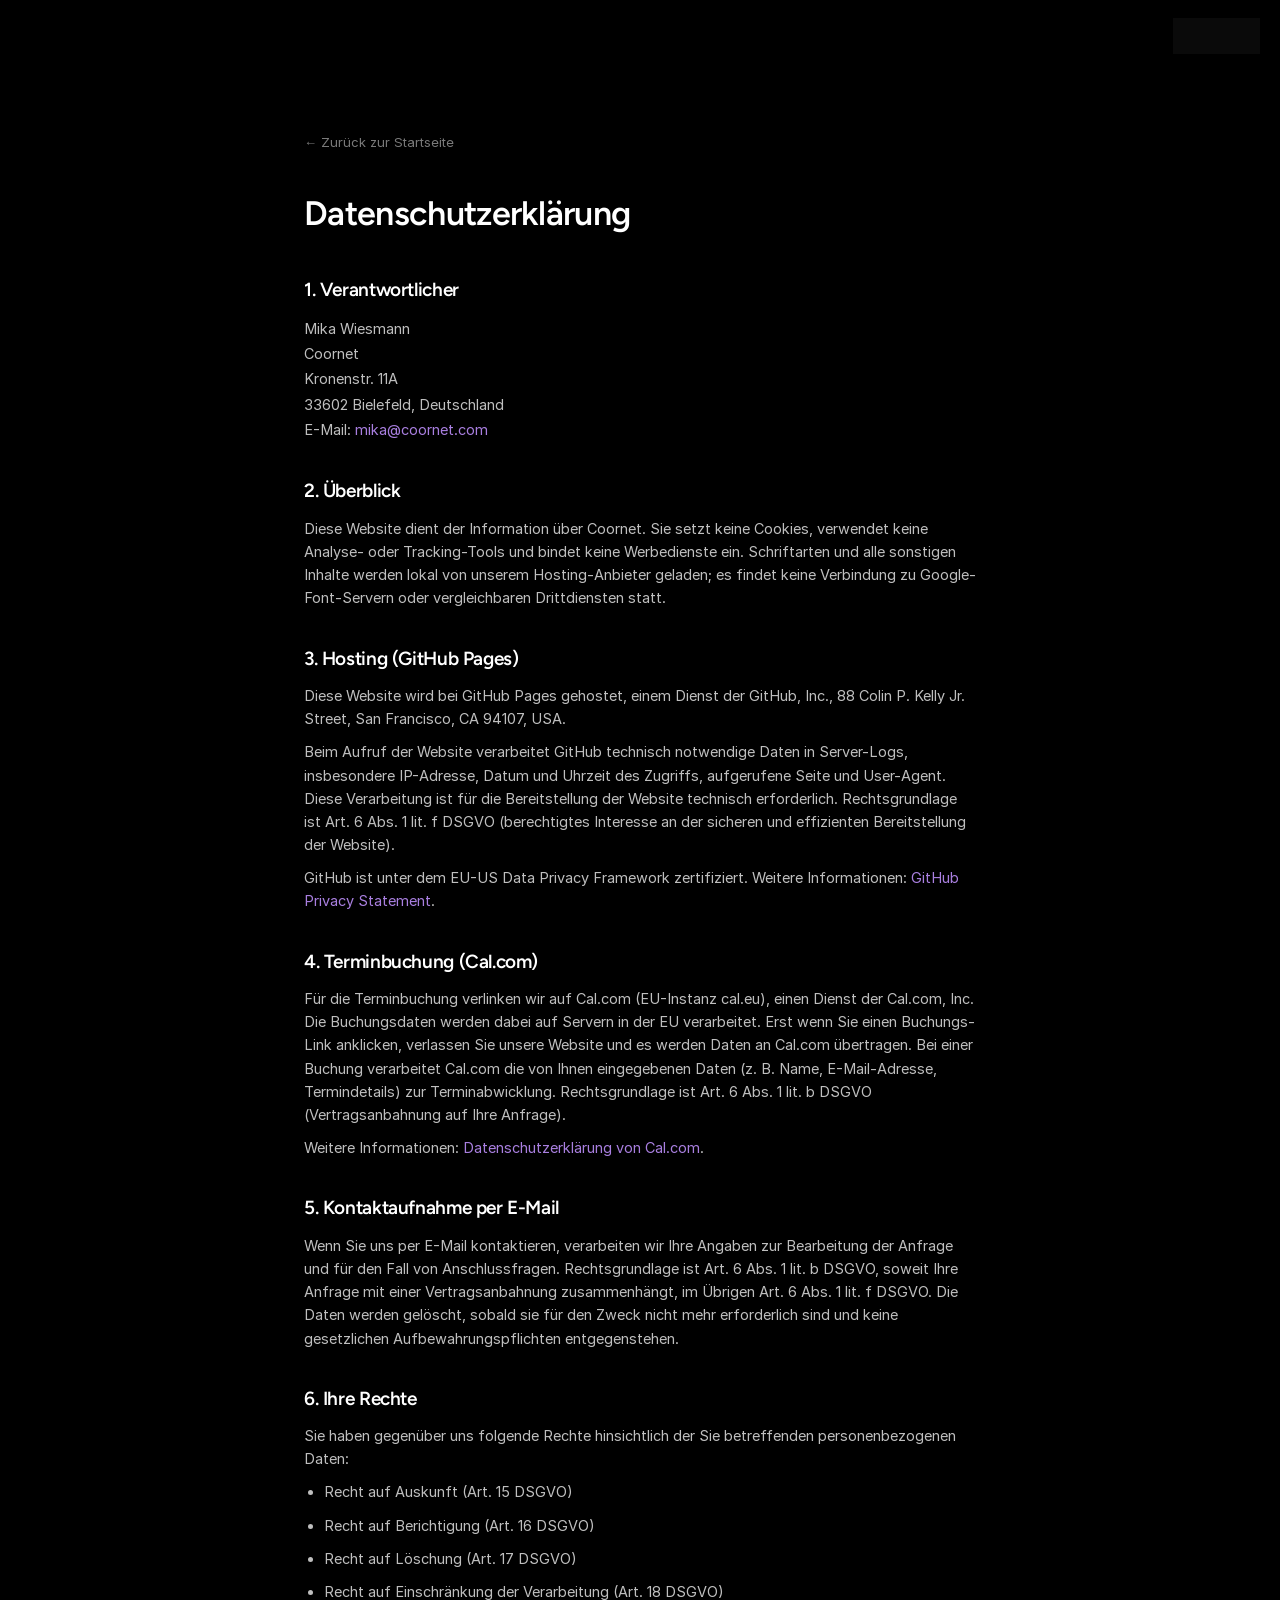
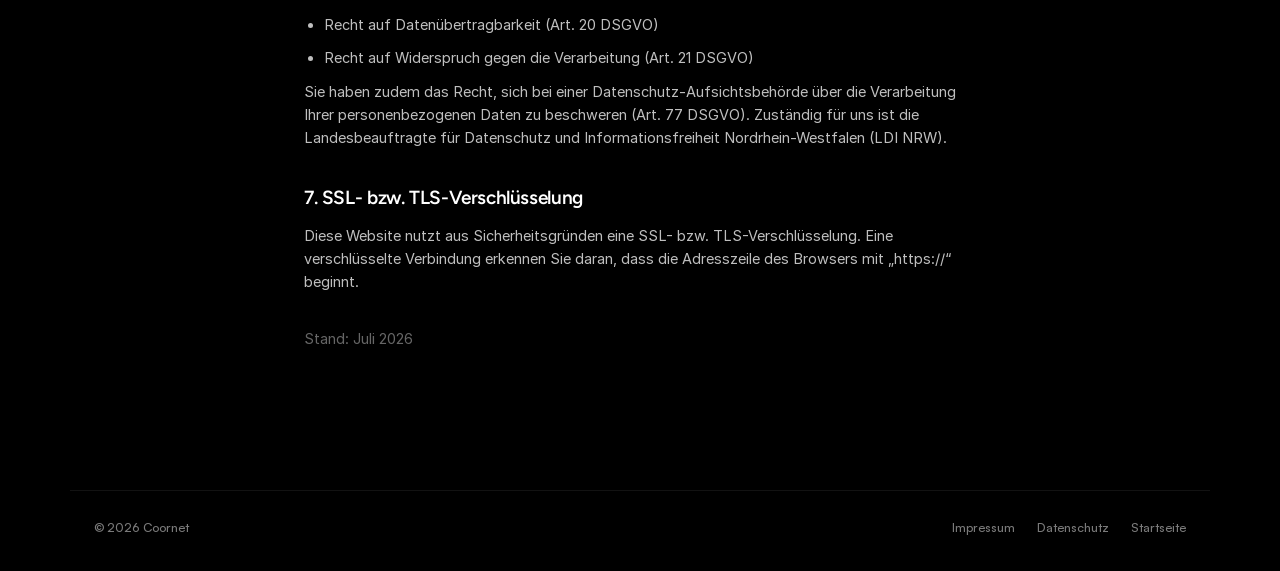
==== commit 448c9078: "DE booking links -> cal.eu erstgespraech; privacy policy notes EU instance Co-Authored-By: Claude Fa" ====
--- a/datenschutz/index.html
+++ b/datenschutz/index.html
@@ -39,7 +39,7 @@
   <p>GitHub ist unter dem EU-US Data Privacy Framework zertifiziert. Weitere Informationen: <a href="https://docs.github.com/site-policy/privacy-policies/github-general-privacy-statement" target="_blank" rel="noopener">GitHub Privacy Statement</a>.</p>
 
   <h2>4. Terminbuchung (Cal.com)</h2>
-  <p>Für die Terminbuchung verlinken wir auf Cal.com, einen Dienst der Cal.com, Inc., USA. Erst wenn Sie einen Buchungs-Link anklicken, verlassen Sie unsere Website und es werden Daten an Cal.com übertragen. Bei einer Buchung verarbeitet Cal.com die von Ihnen eingegebenen Daten (z. B. Name, E-Mail-Adresse, Termindetails) zur Terminabwicklung. Rechtsgrundlage ist Art. 6 Abs. 1 lit. b DSGVO (Vertragsanbahnung auf Ihre Anfrage).</p>
+  <p>Für die Terminbuchung verlinken wir auf Cal.com (EU-Instanz cal.eu), einen Dienst der Cal.com, Inc. Die Buchungsdaten werden dabei auf Servern in der EU verarbeitet. Erst wenn Sie einen Buchungs-Link anklicken, verlassen Sie unsere Website und es werden Daten an Cal.com übertragen. Bei einer Buchung verarbeitet Cal.com die von Ihnen eingegebenen Daten (z. B. Name, E-Mail-Adresse, Termindetails) zur Terminabwicklung. Rechtsgrundlage ist Art. 6 Abs. 1 lit. b DSGVO (Vertragsanbahnung auf Ihre Anfrage).</p>
   <p>Weitere Informationen: <a href="https://cal.com/privacy" target="_blank" rel="noopener">Datenschutzerklärung von Cal.com</a>.</p>
 
   <h2>5. Kontaktaufnahme per E-Mail</h2>
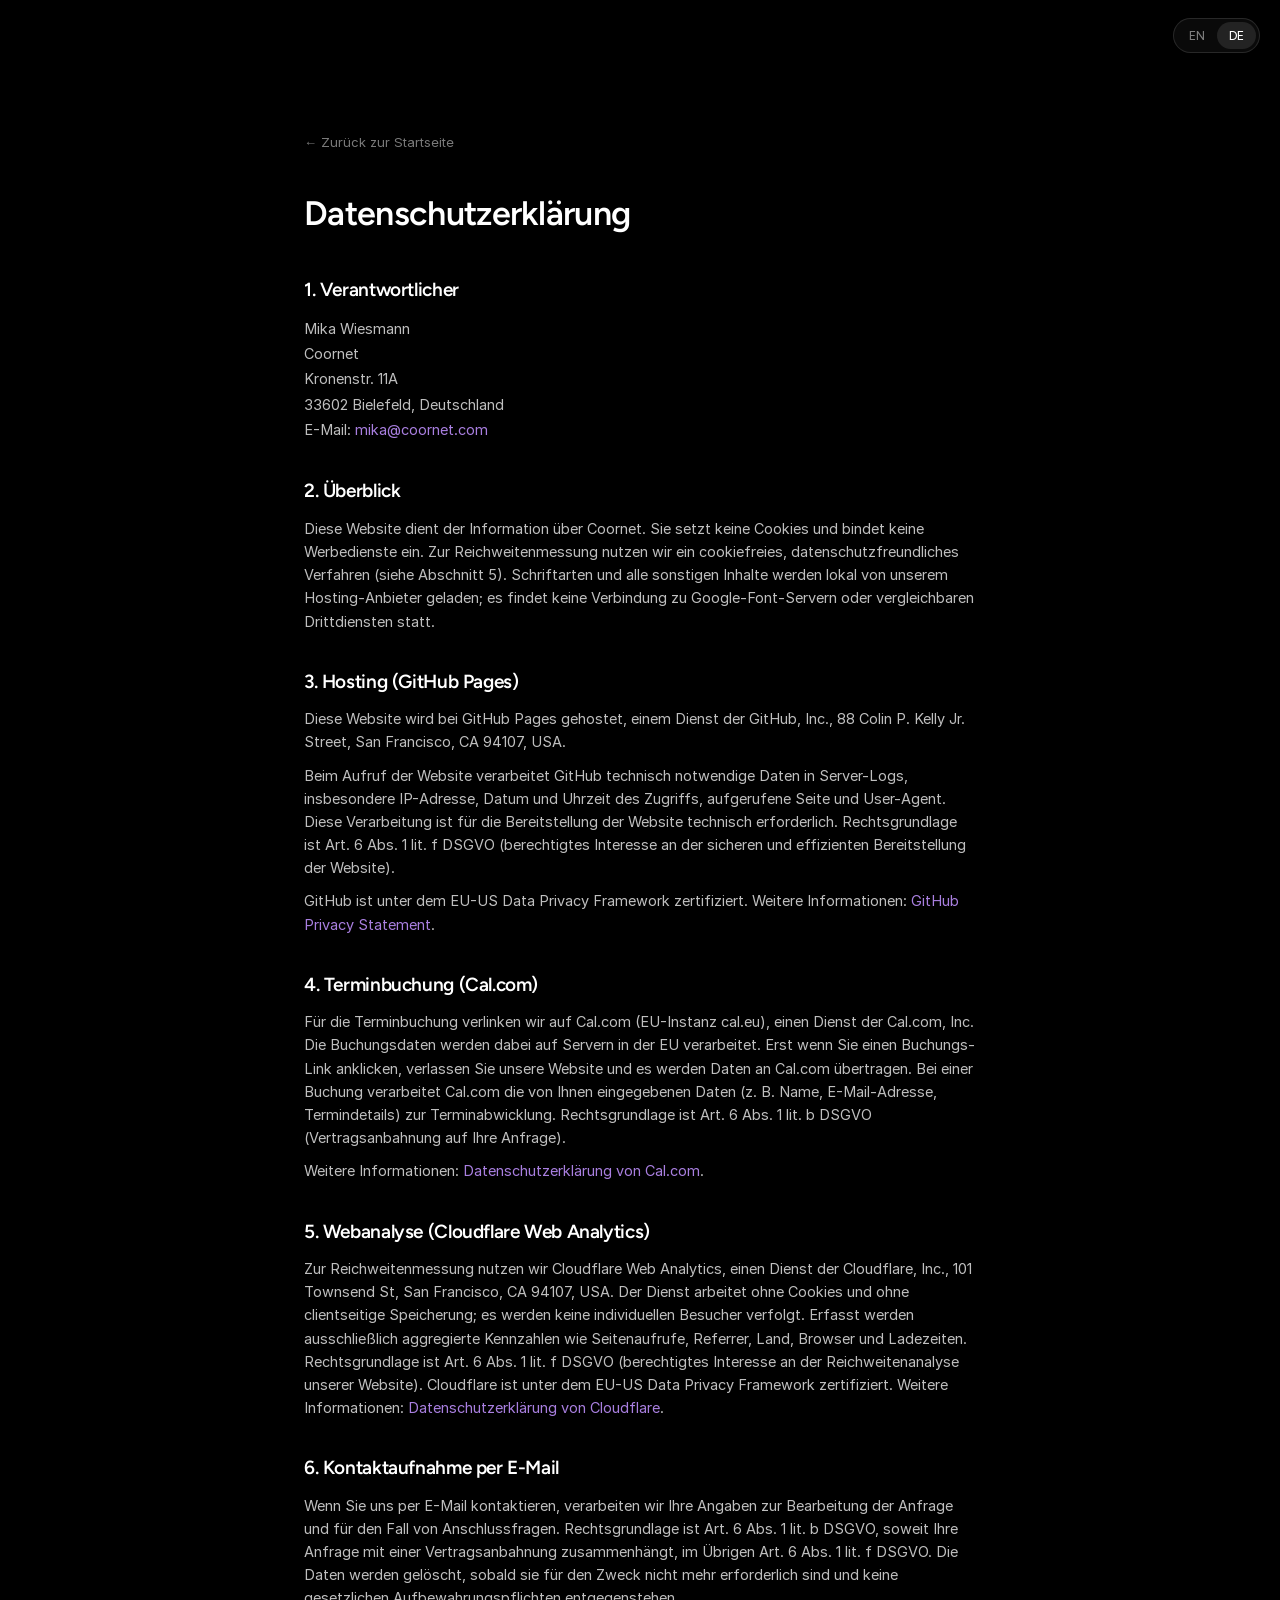
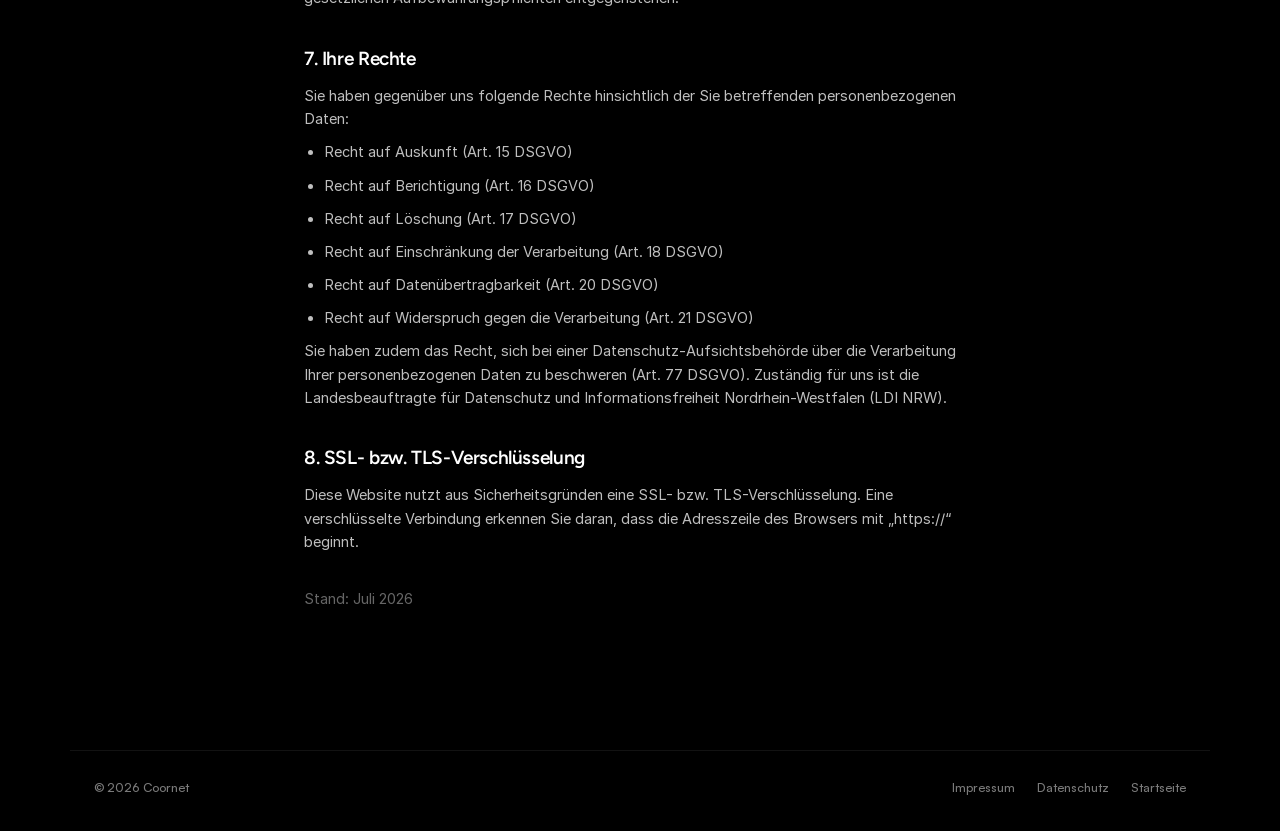
==== commit 1d5d3258: "Add Cloudflare Web Analytics beacon to all pages; privacy policy section for cookieless analytics Co" ====
--- a/datenschutz/index.html
+++ b/datenschutz/index.html
@@ -31,7 +31,7 @@
   </p>
 
   <h2>2. Überblick</h2>
-  <p>Diese Website dient der Information über Coornet. Sie setzt keine Cookies, verwendet keine Analyse- oder Tracking-Tools und bindet keine Werbedienste ein. Schriftarten und alle sonstigen Inhalte werden lokal von unserem Hosting-Anbieter geladen; es findet keine Verbindung zu Google-Font-Servern oder vergleichbaren Drittdiensten statt.</p>
+  <p>Diese Website dient der Information über Coornet. Sie setzt keine Cookies und bindet keine Werbedienste ein. Zur Reichweitenmessung nutzen wir ein cookiefreies, datenschutzfreundliches Verfahren (siehe Abschnitt 5). Schriftarten und alle sonstigen Inhalte werden lokal von unserem Hosting-Anbieter geladen; es findet keine Verbindung zu Google-Font-Servern oder vergleichbaren Drittdiensten statt.</p>
 
   <h2>3. Hosting (GitHub Pages)</h2>
   <p>Diese Website wird bei GitHub Pages gehostet, einem Dienst der GitHub, Inc., 88 Colin P. Kelly Jr. Street, San Francisco, CA 94107, USA.</p>
@@ -42,10 +42,13 @@
   <p>Für die Terminbuchung verlinken wir auf Cal.com (EU-Instanz cal.eu), einen Dienst der Cal.com, Inc. Die Buchungsdaten werden dabei auf Servern in der EU verarbeitet. Erst wenn Sie einen Buchungs-Link anklicken, verlassen Sie unsere Website und es werden Daten an Cal.com übertragen. Bei einer Buchung verarbeitet Cal.com die von Ihnen eingegebenen Daten (z. B. Name, E-Mail-Adresse, Termindetails) zur Terminabwicklung. Rechtsgrundlage ist Art. 6 Abs. 1 lit. b DSGVO (Vertragsanbahnung auf Ihre Anfrage).</p>
   <p>Weitere Informationen: <a href="https://cal.com/privacy" target="_blank" rel="noopener">Datenschutzerklärung von Cal.com</a>.</p>
 
-  <h2>5. Kontaktaufnahme per E-Mail</h2>
+  <h2>5. Webanalyse (Cloudflare Web Analytics)</h2>
+  <p>Zur Reichweitenmessung nutzen wir Cloudflare Web Analytics, einen Dienst der Cloudflare, Inc., 101 Townsend St, San Francisco, CA 94107, USA. Der Dienst arbeitet ohne Cookies und ohne clientseitige Speicherung; es werden keine individuellen Besucher verfolgt. Erfasst werden ausschließlich aggregierte Kennzahlen wie Seitenaufrufe, Referrer, Land, Browser und Ladezeiten. Rechtsgrundlage ist Art. 6 Abs. 1 lit. f DSGVO (berechtigtes Interesse an der Reichweitenanalyse unserer Website). Cloudflare ist unter dem EU-US Data Privacy Framework zertifiziert. Weitere Informationen: <a href="https://www.cloudflare.com/privacypolicy/" target="_blank" rel="noopener">Datenschutzerklärung von Cloudflare</a>.</p>
+
+  <h2>6. Kontaktaufnahme per E-Mail</h2>
   <p>Wenn Sie uns per E-Mail kontaktieren, verarbeiten wir Ihre Angaben zur Bearbeitung der Anfrage und für den Fall von Anschlussfragen. Rechtsgrundlage ist Art. 6 Abs. 1 lit. b DSGVO, soweit Ihre Anfrage mit einer Vertragsanbahnung zusammenhängt, im Übrigen Art. 6 Abs. 1 lit. f DSGVO. Die Daten werden gelöscht, sobald sie für den Zweck nicht mehr erforderlich sind und keine gesetzlichen Aufbewahrungspflichten entgegenstehen.</p>
 
-  <h2>6. Ihre Rechte</h2>
+  <h2>7. Ihre Rechte</h2>
   <p>Sie haben gegenüber uns folgende Rechte hinsichtlich der Sie betreffenden personenbezogenen Daten:</p>
   <ul>
     <li>Recht auf Auskunft (Art. 15 DSGVO)</li>
@@ -57,7 +60,7 @@
   </ul>
   <p>Sie haben zudem das Recht, sich bei einer Datenschutz-Aufsichtsbehörde über die Verarbeitung Ihrer personenbezogenen Daten zu beschweren (Art. 77 DSGVO). Zuständig für uns ist die Landesbeauftragte für Datenschutz und Informationsfreiheit Nordrhein-Westfalen (LDI NRW).</p>
 
-  <h2>7. SSL- bzw. TLS-Verschlüsselung</h2>
+  <h2>8. SSL- bzw. TLS-Verschlüsselung</h2>
   <p>Diese Website nutzt aus Sicherheitsgründen eine SSL- bzw. TLS-Verschlüsselung. Eine verschlüsselte Verbindung erkennen Sie daran, dass die Adresszeile des Browsers mit &bdquo;https://&ldquo; beginnt.</p>
 
   <p style="margin-top: 34px; color: rgba(255,255,255,0.4);">Stand: Juli 2026</p>
@@ -72,5 +75,6 @@
   </nav>
 </footer>
 
+<!-- Cloudflare Web Analytics --><script defer src='https://static.cloudflareinsights.com/beacon.min.js' data-cf-beacon='{"token": "df6c2992af8e4837a4a5c25682031099"}'></script><!-- End Cloudflare Web Analytics -->
 </body>
 </html>
--- a/assets/css/style.css
+++ b/assets/css/style.css
@@ -155,7 +155,7 @@
   overflow: hidden;
 }
 .hero-bg { position: absolute; inset: 0; pointer-events: none; }
-/* swirling ring orb — intro: alone center stage, then rises behind headline */
+/* comet-arm orb — visible immediately, spinning behind the headline */
 .orb {
   position: absolute;
   left: 50%;
@@ -163,56 +163,46 @@
   width: 500px;
   height: 500px;
   transform: translateX(-50%);
-  opacity: 0;
-  animation: orbIntro 2.4s cubic-bezier(0.45, 0.05, 0.2, 1) forwards;
-  will-change: transform, opacity;
-}
+  opacity: 0.8;
+}
+/* two comet arms, offset 180deg, swirling as one vortex (Xtract look) */
 .orb::before {
   content: "";
   position: absolute;
   inset: 0;
   border-radius: 50%;
-  background: conic-gradient(from 300deg,
-    rgba(223, 122, 254, 0.55),
-    rgba(190, 110, 240, 0.4) 45deg,
-    rgba(129, 74, 200, 0.12) 95deg,
-    rgba(140, 85, 210, 0.42) 150deg,
-    rgba(129, 74, 200, 0.3) 195deg,
-    rgba(60, 30, 110, 0.03) 250deg,
-    rgba(90, 50, 160, 0.08) 290deg,
-    rgba(223, 122, 254, 0.55) 360deg);
-  -webkit-mask: radial-gradient(circle, transparent 28%, #000 44%, #000 55%, transparent 80%);
-  mask: radial-gradient(circle, transparent 28%, #000 44%, #000 55%, transparent 80%);
-  filter: blur(24px);
-  animation: spin 14s linear infinite;
-}
-/* second arc layer, counter-rotating */
+  background: conic-gradient(from 315deg,
+    transparent 0deg,
+    rgba(223, 122, 254, 0.78) 28deg,
+    rgba(195, 112, 242, 0.52) 65deg,
+    rgba(140, 80, 210, 0.26) 115deg,
+    rgba(110, 60, 185, 0.09) 160deg,
+    transparent 195deg,
+    transparent 360deg);
+  -webkit-mask: radial-gradient(circle, transparent 33%, #000 45%, #000 58%, transparent 73%);
+  mask: radial-gradient(circle, transparent 33%, #000 45%, #000 58%, transparent 73%);
+  filter: blur(22px);
+  animation: spin 12s linear infinite;
+}
 .orb::after {
   content: "";
   position: absolute;
   inset: 4%;
   border-radius: 50%;
-  background: conic-gradient(from 120deg,
-    rgba(165, 100, 230, 0.4),
-    rgba(90, 45, 160, 0.04) 70deg,
-    rgba(200, 120, 250, 0.32) 160deg,
-    rgba(60, 30, 110, 0.02) 230deg,
-    rgba(120, 70, 200, 0.2) 300deg,
-    rgba(165, 100, 230, 0.4) 360deg);
-  -webkit-mask: radial-gradient(circle, transparent 30%, #000 46%, #000 56%, transparent 76%);
-  mask: radial-gradient(circle, transparent 30%, #000 46%, #000 56%, transparent 76%);
-  filter: blur(26px);
-  animation: spinRev 21s linear infinite;
-}
-@keyframes spinRev { to { transform: rotate(-360deg); } }
+  background: conic-gradient(from 135deg,
+    transparent 0deg,
+    rgba(150, 88, 218, 0.5) 30deg,
+    rgba(115, 62, 185, 0.3) 75deg,
+    rgba(85, 42, 155, 0.12) 130deg,
+    transparent 175deg,
+    transparent 360deg);
+  -webkit-mask: radial-gradient(circle, transparent 31%, #000 44%, #000 57%, transparent 74%);
+  mask: radial-gradient(circle, transparent 31%, #000 44%, #000 57%, transparent 74%);
+  filter: blur(24px);
+  animation: spin 13.5s linear infinite;
+}
 .orb-core { display: none; }
-@keyframes orbIntro {
-  0%   { opacity: 0; transform: translate(-50%, 26vh) scale(1.18); }
-  14%  { opacity: 1; transform: translate(-50%, 26vh) scale(1.18); }
-  58%  { opacity: 1; transform: translate(-50%, 26vh) scale(1.18); }
-  100% { opacity: 0.8; transform: translate(-50%, 0) scale(1); }
-}
-#stars { position: absolute; inset: 0; opacity: 0; animation: softIn 1.8s ease 0.6s forwards; }
+#stars { position: absolute; inset: 0; }
 #stars i {
   position: absolute;
   background: #fff;
@@ -239,27 +229,7 @@
   margin: 0 auto 28px;
 }
 
-/* hero intro timeline — orb solo first, then text fades in slow with blur */
-.hero-badge { opacity: 0; animation: softIn 0.7s ease 1.75s forwards; }
-.hero-badge span:last-child {
-  clip-path: inset(0 100% 0 0);
-  animation: labelReveal 0.7s cubic-bezier(0.3, 0.6, 0.2, 1) 2.7s forwards;
-}
-@keyframes labelReveal { to { clip-path: inset(0 0 0 0); } }
-.hero h1 {
-  opacity: 0; filter: blur(10px); transform: translateY(22px);
-  animation: heroText 1.1s cubic-bezier(0.25, 0.5, 0.2, 1) 1.9s forwards;
-}
-.hero-sub {
-  opacity: 0; filter: blur(8px); transform: translateY(16px);
-  animation: heroText 1s ease 2.2s forwards;
-}
-.hero-cta {
-  opacity: 0; transform: translateY(12px);
-  animation: heroText 0.9s ease 2.45s forwards;
-}
-@keyframes heroText { to { opacity: 1; filter: blur(0); transform: none; } }
-@keyframes softIn { to { opacity: 1; } }
+/* hero content shows immediately, no intro delay */
 
 /* ---------- sections ---------- */
 .section { max-width: 1140px; margin: 0 auto; padding: 90px 24px 0; }
@@ -273,8 +243,9 @@
   grid-template-columns: 1.1fr 1fr;
   gap: 70px;
   align-items: center;
-  margin-bottom: 100px;
-}
+  margin-bottom: 64px;
+}
+.feature-card:last-of-type { margin-bottom: 0; }
 .feature-graphic {
   background: radial-gradient(120% 120% at 50% 0%, #0d0d0d, #070707);
   border: 1px solid var(--line);
@@ -579,7 +550,7 @@
 
 /* ---------- CTA ---------- */
 .cta-card {
-  margin: 110px 0 0;
+  margin: 0;
   border: 1px solid var(--line);
   border-radius: 24px;
   padding: 96px 24px 110px;
@@ -626,7 +597,7 @@
 
 /* ---------- responsive ---------- */
 @media (max-width: 1020px) {
-  .feature-card { grid-template-columns: 1fr; gap: 36px; margin-bottom: 72px; }
+  .feature-card { grid-template-columns: 1fr; gap: 36px; margin-bottom: 48px; }
   .process-grid { grid-template-columns: 1fr; }
   .hero h1 { font-size: 44px; }
   .sec-head h2 { font-size: 36px; }
@@ -646,9 +617,9 @@
   .feature-content h3 { font-size: 22px; }
   .mock-radar { gap: 14px; padding: 14px; }
   .radar-checks span { padding: 6px 8px; font-size: 10.5px; }
-  .p-mock { height: auto; min-height: 220px; }
-  .mock-integration { padding: 24px 16px; height: 220px; }
-  .mock-status { height: auto; padding: 16px; }
+  .p-mock { height: 230px; }
+  .mock-integration { padding: 24px 16px; height: 230px; }
+  .mock-status { padding: 16px; height: 230px; }
   .radar { width: 120px; height: 120px; }
   .r2 { inset: 19px; }
   .r3 { inset: 40px; }
@@ -659,9 +630,6 @@
 
 /* ---------- reduced motion ---------- */
 @media (prefers-reduced-motion: reduce) {
-  .tasks-scroll, .code-scroll, .leads-track, .r-scan, .int-line i, .st-spin svg, .me-fill, .orb::before, #stars i { animation: none !important; }
-  .orb { animation: none; opacity: 1; transform: translateX(-50%); }
-  .hero h1, .hero-sub, .hero-cta, .hero-badge, #stars { animation: none; opacity: 1; transform: none; filter: none; }
-  .hero-badge span:last-child { animation: none; clip-path: none; }
+  .tasks-scroll, .code-scroll, .leads-track, .r-scan, .int-line i, .st-spin svg, .me-fill, .orb::before, .orb::after, #stars i { animation: none !important; }
   .reveal { opacity: 1; transform: none; transition: none; }
 }
